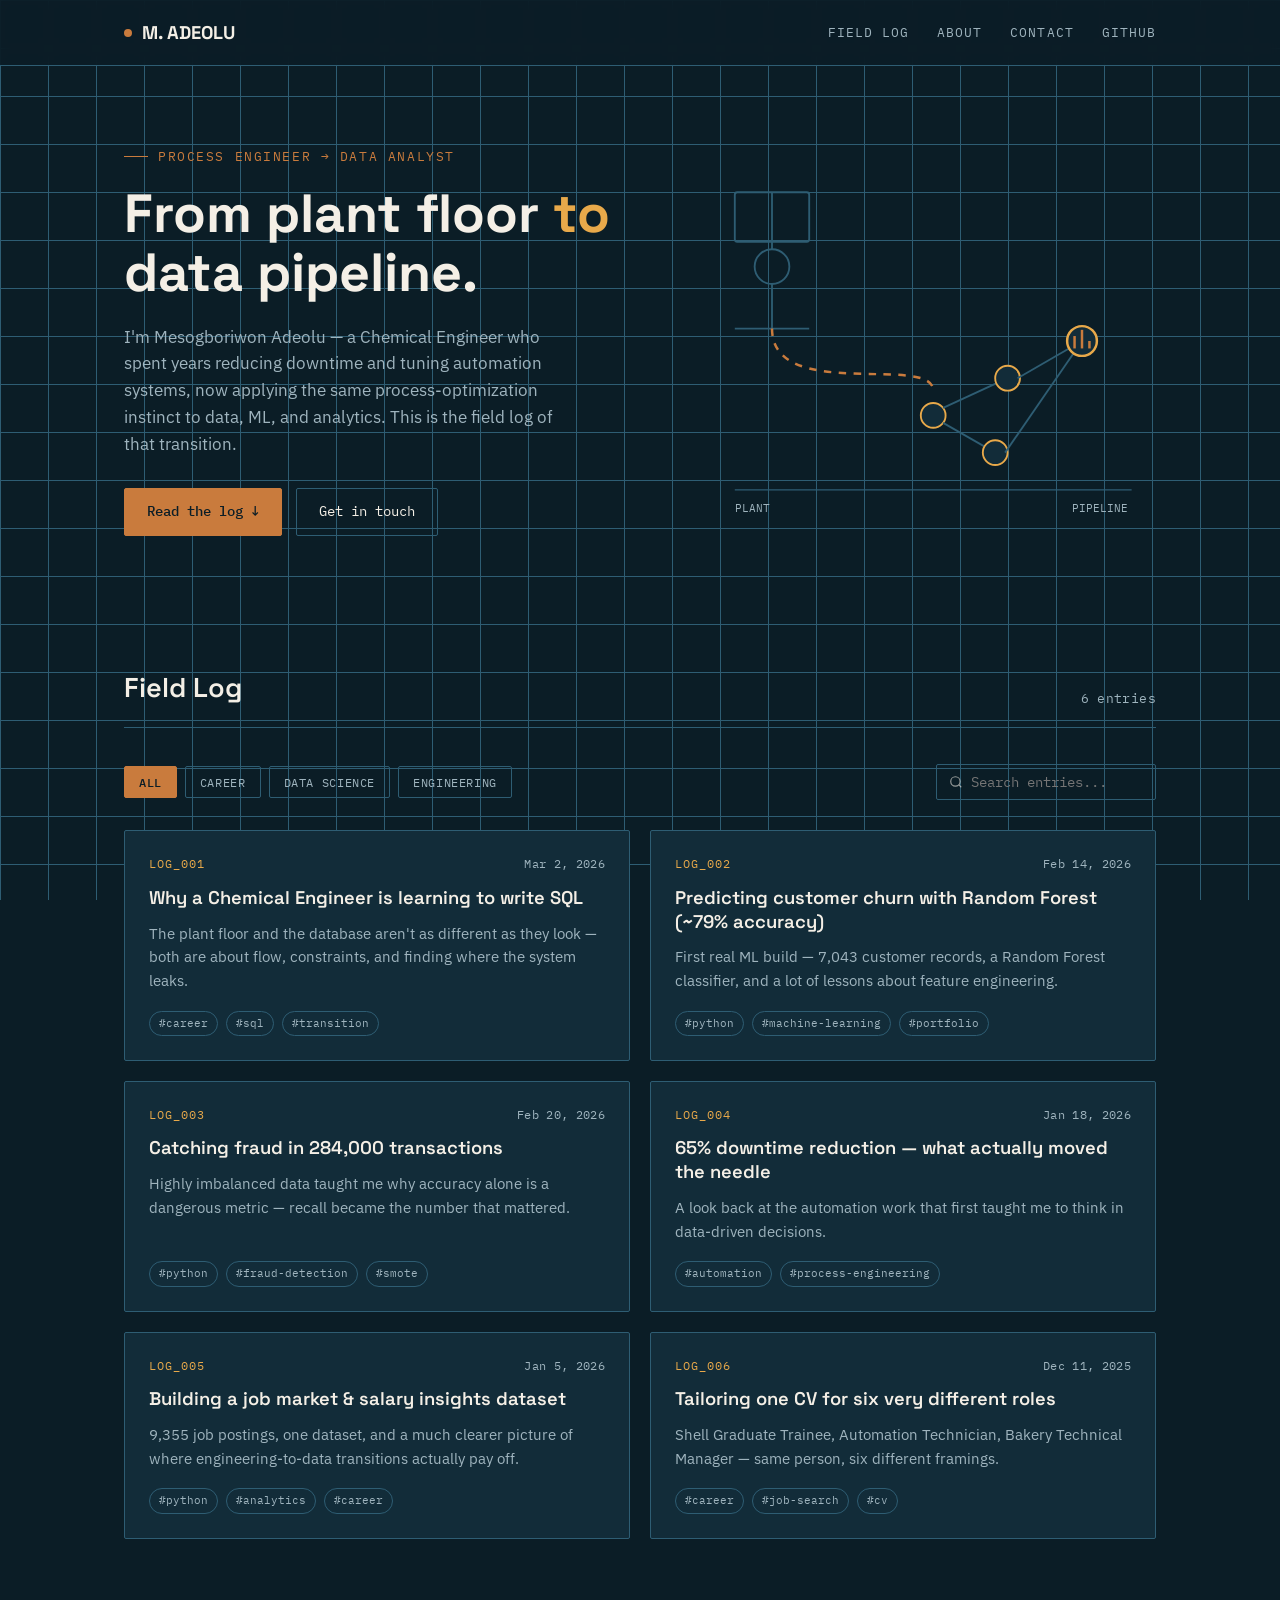
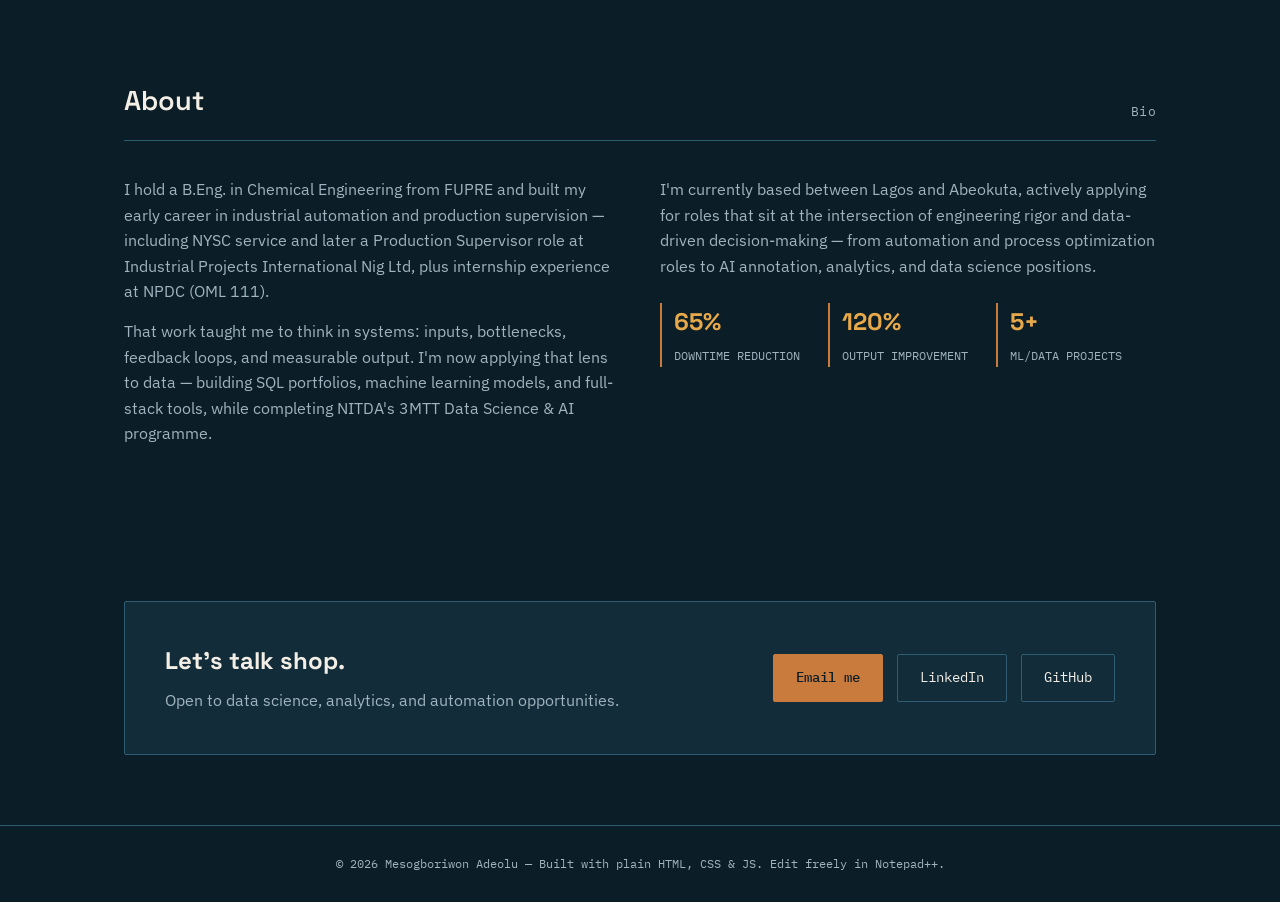
==== portfolio-blog.html @ 58f25f1c "Initial commit:portfolio blog" ====
<!DOCTYPE html>
<html lang="en">
<head>
<meta charset="UTF-8">
<meta name="viewport" content="width=device-width, initial-scale=1.0">
<title>Mesogboriwon Adeolu — Field Notes</title>
<link rel="preconnect" href="https://fonts.googleapis.com">
<link href="https://fonts.googleapis.com/css2?family=Space+Grotesk:wght@400;500;600;700&family=IBM+Plex+Sans:wght@400;500;600&family=IBM+Plex+Mono:wght@400;500&display=swap" rel="stylesheet">
<style>
  :root{
    --ink:#0B1D26;
    --panel:#122C39;
    --grid-line:#2E5D73;
    --paper:#F4EFE6;
    --copper:#C97B3D;
    --amber:#E8A94A;
    --text-dim:#9FB4BE;
    --text-bright:#F4EFE6;
    --radius:2px;
	
  }

  *{margin:0;padding:0;box-sizing:border-box;}

  html{scroll-behavior:smooth;}
  @media (prefers-reduced-motion: reduce){
    html{scroll-behavior:auto;}
    *{animation-duration:0.01ms !important; transition-duration:0.01ms !important;}
  }

  body{
    background-color:var(--ink);
    background-image:
      linear-gradient(var(--grid-line) 1px, transparent 1px),
      linear-gradient(90deg, var(--grid-line) 1px, transparent 1px);
    background-size:48px 48px;
    background-attachment:fixed;
    color:var(--text-bright);
    font-family:'IBM Plex Sans', sans-serif;
    line-height:1.6;
  }

  a{color:inherit;text-decoration:none;}

  ::selection{background:var(--copper);color:var(--ink);}

  :focus-visible{
    outline:2px solid var(--amber);
    outline-offset:3px;
  }

  .wrap{max-width:1080px;margin:0 auto;padding:0 24px;}

  .mono{font-family:'IBM Plex Mono', monospace;letter-spacing:0.03em;}

  /* ===== NAV ===== */
  header{
    position:sticky;top:0;z-index:50;
    background:rgba(11,29,38,0.92);
    backdrop-filter:blur(6px);
    border-bottom:1px solid var(--grid-line);
  }
  nav{
    display:flex;align-items:center;justify-content:space-between;
    padding:18px 24px;max-width:1080px;margin:0 auto;
  }
  .brand{
    font-family:'Space Grotesk',sans-serif;
    font-weight:700;font-size:1.15rem;
    display:flex;align-items:center;gap:10px;
  }
  .brand .dot{width:8px;height:8px;background:var(--copper);border-radius:50%;display:inline-block;}
  .nav-links{display:flex;gap:28px;font-size:0.92rem;}
  .nav-links a{
    color:var(--text-dim);
    font-family:'IBM Plex Mono',monospace;
    font-size:0.82rem;
    text-transform:uppercase;
    letter-spacing:0.08em;
    transition:color 0.2s;
    position:relative;
  }
  .nav-links a:hover{color:var(--amber);}
  .nav-toggle{display:none;background:none;border:1px solid var(--grid-line);color:var(--text-bright);padding:6px 10px;border-radius:var(--radius);cursor:pointer;}

  @media (max-width:720px){
    .nav-links{
      position:absolute;top:100%;left:0;right:0;
      flex-direction:column;background:var(--ink);
      border-bottom:1px solid var(--grid-line);
      padding:16px 24px;gap:16px;
      display:none;
    }
    .nav-links.open{display:flex;}
    .nav-toggle{display:block;}
  }

  /* ===== HERO ===== */
  .hero{
    padding:80px 24px 60px;
    max-width:1080px;margin:0 auto;
    display:grid;grid-template-columns:1.1fr 0.9fr;gap:40px;align-items:center;
  }
  @media (max-width:860px){.hero{grid-template-columns:1fr;padding-top:50px;}}

  .eyebrow{
    font-family:'IBM Plex Mono',monospace;
    color:var(--copper);font-size:0.82rem;
    letter-spacing:0.12em;text-transform:uppercase;
    margin-bottom:18px;
    display:flex;align-items:center;gap:10px;
  }
  .eyebrow::before{content:'';width:24px;height:1px;background:var(--copper);}

  h1{
    font-family:'Space Grotesk',sans-serif;
    font-weight:700;
    font-size:clamp(2.1rem, 4.2vw, 3.4rem);
    line-height:1.08;
    margin-bottom:22px;
  }
  h1 span{color:var(--amber);}

  .hero p{color:var(--text-dim);font-size:1.05rem;max-width:46ch;margin-bottom:30px;}

  .btn-row{display:flex;gap:14px;flex-wrap:wrap;}
  .btn{
    font-family:'IBM Plex Mono',monospace;
    font-size:0.85rem;
    padding:12px 22px;
    border-radius:var(--radius);
    border:1px solid var(--copper);
    cursor:pointer;
    transition:all 0.2s;
    display:inline-flex;align-items:center;gap:8px;
  }
  .btn-solid{background:var(--copper);color:var(--ink);font-weight:500;}
  .btn-solid:hover{background:var(--amber);border-color:var(--amber);}
  .btn-outline{color:var(--text-bright);border-color:var(--grid-line);}
  .btn-outline:hover{border-color:var(--amber);color:var(--amber);}

  /* schematic svg */
  .schematic{width:100%;height:auto;}
  .schematic line, .schematic path, .schematic circle, .schematic rect{
    stroke:var(--grid-line);
  }
  .schematic .live{stroke:var(--copper);}
  .schematic .node{fill:var(--panel);stroke:var(--amber);}
  .schematic .pulse{
    stroke-dasharray:6 6;
    animation:dash 3.5s linear infinite;
  }
  @keyframes dash{to{stroke-dashoffset:-120;}}

  /* ===== SECTION LABELS ===== */
  .section{padding:70px 24px;max-width:1080px;margin:0 auto;}
  .section-head{
    display:flex;justify-content:space-between;align-items:flex-end;
    margin-bottom:36px;flex-wrap:wrap;gap:16px;
    border-bottom:1px solid var(--grid-line);
    padding-bottom:18px;
  }
  .section-head h2{
    font-family:'Space Grotesk',sans-serif;font-size:1.7rem;font-weight:600;
  }
  .section-head .tag{color:var(--text-dim);font-family:'IBM Plex Mono',monospace;font-size:0.8rem;}

  /* ===== FILTER / SEARCH ===== */
  .controls{
    display:flex;justify-content:space-between;align-items:center;
    gap:16px;margin-bottom:30px;flex-wrap:wrap;
  }
  .filters{display:flex;gap:8px;flex-wrap:wrap;}
  .filter-btn{
    font-family:'IBM Plex Mono',monospace;font-size:0.78rem;
    padding:7px 14px;border-radius:var(--radius);
    border:1px solid var(--grid-line);background:transparent;color:var(--text-dim);
    cursor:pointer;transition:all 0.2s;text-transform:uppercase;letter-spacing:0.05em;
  }
  .filter-btn:hover{color:var(--text-bright);border-color:var(--text-dim);}
  .filter-btn.active{background:var(--copper);color:var(--ink);border-color:var(--copper);font-weight:500;}

  .search-box{
    display:flex;align-items:center;gap:8px;
    border:1px solid var(--grid-line);border-radius:var(--radius);
    padding:8px 12px;min-width:220px;
  }
  .search-box input{
    background:none;border:none;color:var(--text-bright);
    font-family:'IBM Plex Mono',monospace;font-size:0.85rem;width:100%;
  }
  .search-box input:focus{outline:none;}
  .search-box svg{flex-shrink:0;opacity:0.6;}

  /* ===== BLOG GRID ===== */
  .grid{display:grid;grid-template-columns:repeat(2,1fr);gap:20px;}
  @media (max-width:720px){.grid{grid-template-columns:1fr;}}

  .card{
    background:var(--panel);
    border:1px solid var(--grid-line);
    border-radius:var(--radius);
    padding:24px;
    cursor:pointer;
    transition:border-color 0.2s, transform 0.2s;
    display:flex;flex-direction:column;gap:12px;
  }
  .card:hover{border-color:var(--copper);transform:translateY(-2px);}

  .card-top{display:flex;justify-content:space-between;align-items:center;}
  .log-id{
    font-family:'IBM Plex Mono',monospace;font-size:0.72rem;
    color:var(--amber);letter-spacing:0.08em;
  }
  .card-date{font-family:'IBM Plex Mono',monospace;font-size:0.72rem;color:var(--text-dim);}

  .card h3{font-family:'Space Grotesk',sans-serif;font-size:1.15rem;font-weight:600;line-height:1.3;}
  .card p{color:var(--text-dim);font-size:0.92rem;}

  .card-tags{display:flex;gap:8px;flex-wrap:wrap;margin-top:auto;padding-top:6px;}
  .pill{
    font-family:'IBM Plex Mono',monospace;font-size:0.68rem;
    padding:3px 9px;border:1px solid var(--grid-line);border-radius:20px;color:var(--text-dim);
  }

  .empty-state{
    grid-column:1/-1;text-align:center;padding:60px 20px;color:var(--text-dim);
    font-family:'IBM Plex Mono',monospace;font-size:0.9rem;
  }

  /* ===== MODAL ===== */
  .modal-overlay{
    position:fixed;inset:0;background:rgba(11,29,38,0.85);
    display:none;align-items:flex-start;justify-content:center;
    padding:60px 20px;z-index:100;overflow-y:auto;
  }
  .modal-overlay.open{display:flex;}
  .modal{
    background:var(--panel);border:1px solid var(--copper);border-radius:var(--radius);
    max-width:680px;width:100%;padding:36px;position:relative;
  }
  .modal-close{
    position:absolute;top:20px;right:20px;
    background:none;border:1px solid var(--grid-line);color:var(--text-bright);
    width:32px;height:32px;border-radius:var(--radius);cursor:pointer;font-size:1rem;
  }
  .modal-close:hover{border-color:var(--amber);color:var(--amber);}
  .modal .log-id{display:block;margin-bottom:10px;}
  .modal h2{font-family:'Space Grotesk',sans-serif;font-size:1.6rem;margin-bottom:14px;line-height:1.2;}
  .modal .card-tags{margin-bottom:18px;}
  .modal-body{color:var(--text-dim);font-size:0.98rem;}
  .modal-body p{margin-bottom:14px;}

  /* ===== ABOUT ===== */
  .about-grid{display:grid;grid-template-columns:1fr 1fr;gap:40px;}
  @media (max-width:720px){.about-grid{grid-template-columns:1fr;}}
  .about-grid p{color:var(--text-dim);margin-bottom:14px;}
  .stat-row{display:flex;gap:28px;margin-top:24px;flex-wrap:wrap;}
  .stat{border-left:2px solid var(--copper);padding-left:12px;}
  .stat b{display:block;font-family:'Space Grotesk',sans-serif;font-size:1.5rem;color:var(--amber);}
  .stat span{font-family:'IBM Plex Mono',monospace;font-size:0.72rem;color:var(--text-dim);text-transform:uppercase;}

  /* ===== CONTACT ===== */
  .contact-box{
    background:var(--panel);border:1px solid var(--grid-line);border-radius:var(--radius);
    padding:40px;display:flex;justify-content:space-between;align-items:center;gap:24px;flex-wrap:wrap;
  }
  .contact-box h2{font-family:'Space Grotesk',sans-serif;font-size:1.5rem;margin-bottom:8px;}
  .contact-box p{color:var(--text-dim);}
  .contact-links{display:flex;gap:14px;flex-wrap:wrap;}

  footer{
    border-top:1px solid var(--grid-line);
    padding:28px 24px;text-align:center;
    color:var(--text-dim);font-family:'IBM Plex Mono',monospace;font-size:0.78rem;
  }
</style>
</head>
<body>

<header>
  <nav>
    <div class="brand"><span class="dot"></span>M. ADEOLU</div>
    <button class="nav-toggle" id="navToggle" aria-label="Toggle menu">☰</button>
    <div class="nav-links" id="navLinks">
      <a href="#log">Field Log</a>
      <a href="#about">About</a>
      <a href="#contact">Contact</a>
      <a href="https://github.com/adeolumesogboriwon1-ux" target="_blank" rel="noopener">GitHub</a>
    </div>
  </nav>
</header>

<section class="hero">
  <div>
    <div class="eyebrow">Process Engineer → Data Analyst</div>
    <h1>From plant floor <span>to</span> data pipeline.</h1>
    <p>I'm Mesogboriwon Adeolu — a Chemical Engineer who spent years reducing downtime and tuning automation systems, now applying the same process-optimization instinct to data, ML, and analytics. This is the field log of that transition.</p>
    <div class="btn-row">
      <a href="#log" class="btn btn-solid">Read the log ↓</a>
      <a href="#contact" class="btn btn-outline">Get in touch</a>
    </div>
  </div>
  <svg class="schematic" viewBox="0 0 360 300" xmlns="http://www.w3.org/2000/svg">
    <!-- process side -->
    <rect x="20" y="30" width="60" height="40" fill="none" stroke-width="1.5" rx="2"/>
    <circle cx="50" cy="90" r="14" fill="none" stroke-width="1.5"/>
    <line x1="50" y1="70" x2="50" y2="76" stroke-width="1.5"/>
    <line x1="20" y1="140" x2="80" y2="140" stroke-width="1.5"/>
    <line x1="50" y1="104" x2="50" y2="140" stroke-width="1.5"/>
    <line x1="50" y1="70" x2="50" y2="30" stroke-width="1.5"/>
    <!-- connecting pipe, animated -->
    <path class="live pulse" d="M50 140 C 50 200, 180 160, 180 190" fill="none" stroke-width="2"/>
    <!-- data side -->
    <circle class="node" cx="180" cy="210" r="10" stroke-width="1.5"/>
    <line x1="188" y1="216" x2="230" y2="240" stroke-width="1.5"/>
    <line x1="188" y1="204" x2="240" y2="180" stroke-width="1.5"/>
    <circle class="node" cx="240" cy="180" r="10" stroke-width="1.5"/>
    <circle class="node" cx="230" cy="240" r="10" stroke-width="1.5"/>
    <line x1="248" y1="180" x2="300" y2="150" stroke-width="1.5"/>
    <line x1="238" y1="240" x2="300" y2="150" stroke-width="1.5"/>
    <circle class="node live" cx="300" cy="150" r="12" stroke-width="2"/>
    <!-- bar chart glyph inside final node -->
    <line x1="294" y1="156" x2="294" y2="146" class="live" stroke-width="2"/>
    <line x1="300" y1="156" x2="300" y2="141" class="live" stroke-width="2"/>
    <line x1="306" y1="156" x2="306" y2="150" class="live" stroke-width="2"/>
    <!-- grid corner ticks -->
    <line x1="20" y1="270" x2="340" y2="270" stroke-width="1"/>
    <text x="20" y="288" font-family="IBM Plex Mono, monospace" font-size="9" fill="#9FB4BE">PLANT</text>
    <text x="292" y="288" font-family="IBM Plex Mono, monospace" font-size="9" fill="#9FB4BE">PIPELINE</text>
  </svg>
</section>

<section class="section" id="log">
  <div class="section-head">
    <h2>Field Log</h2>
    <div class="tag mono" id="resultCount">6 entries</div>
  </div>

  <div class="controls">
    <div class="filters" id="filters"></div>
    <div class="search-box">
      <svg width="14" height="14" viewBox="0 0 24 24" fill="none" stroke="currentColor" stroke-width="2"><circle cx="11" cy="11" r="8"/><line x1="21" y1="21" x2="16.65" y2="16.65"/></svg>
      <input type="text" id="searchInput" placeholder="Search entries...">
    </div>
  </div>

  <div class="grid" id="postGrid"></div>
</section>

<section class="section" id="about">
  <div class="section-head"><h2>About</h2><div class="tag mono">Bio</div></div>
  <div class="about-grid">
    <div>
      <p>I hold a B.Eng. in Chemical Engineering from FUPRE and built my early career in industrial automation and production supervision — including NYSC service and later a Production Supervisor role at Industrial Projects International Nig Ltd, plus internship experience at NPDC (OML 111).</p>
      <p>That work taught me to think in systems: inputs, bottlenecks, feedback loops, and measurable output. I'm now applying that lens to data — building SQL portfolios, machine learning models, and full-stack tools, while completing NITDA's 3MTT Data Science & AI programme.</p>
    </div>
    <div>
      <p>I'm currently based between Lagos and Abeokuta, actively applying for roles that sit at the intersection of engineering rigor and data-driven decision-making — from automation and process optimization roles to AI annotation, analytics, and data science positions.</p>
      <div class="stat-row">
        <div class="stat"><b>65%</b><span>Downtime Reduction</span></div>
        <div class="stat"><b>120%</b><span>Output Improvement</span></div>
        <div class="stat"><b>5+</b><span>ML/Data Projects</span></div>
      </div>
    </div>
  </div>
</section>

<section class="section" id="contact">
  <div class="contact-box">
    <div>
      <h2>Let's talk shop.</h2>
      <p>Open to data science, analytics, and automation opportunities.</p>
    </div>
    <div class="contact-links">
      <a class="btn btn-solid" href="mailto:you@example.com">Email me</a>
      <a class="btn btn-outline" href="https://linkedin.com/in/adeolu-mesogboriwon" target="_blank" rel="noopener">LinkedIn</a>
      <a class="btn btn-outline" href="https://github.com/adeolumesogboriwon1-ux" target="_blank" rel="noopener">GitHub</a>
    </div>
  </div>
</section>

<footer>
  © <span id="year"></span> Mesogboriwon Adeolu — Built with plain HTML, CSS &amp; JS. Edit freely in Notepad++.
</footer>

<div class="modal-overlay" id="modalOverlay">
  <div class="modal" role="dialog" aria-modal="true">
    <button class="modal-close" id="modalClose" aria-label="Close">✕</button>
    <span class="log-id mono" id="modalLogId"></span>
    <h2 id="modalTitle"></h2>
    <div class="card-tags" id="modalTags"></div>
    <div class="modal-body" id="modalBody"></div>
  </div>
</div>

<script>
/* ============================================================
   EDIT YOUR POSTS HERE. Each post needs: id, title, date,
   category, excerpt, body (array of paragraphs), tags.
   Add as many as you like — the grid updates automatically.
   ============================================================ */
const posts = [
  {
    id: "LOG_001",
    title: "Why a Chemical Engineer is learning to write SQL",
    date: "2026-03-02",
    category: "Career",
    excerpt: "The plant floor and the database aren't as different as they look — both are about flow, constraints, and finding where the system leaks.",
    tags: ["career", "sql", "transition"],
    body: [
      "For years my job was to keep a process running within spec: watch the variables, catch the drift before it becomes downtime, fix the bottleneck. Learning MySQL felt strangely familiar — a table is just a stream, a JOIN is just a manifold, and a slow query is a clogged line.",
      "I set up MySQL Workbench as my working environment and started with a Sales Performance Analytics project, treating it the same way I'd approach a process audit: understand the inputs, map the flow, find where value gets lost."
    ]
  },
  {
    id: "LOG_002",
    title: "Predicting customer churn with Random Forest (~79% accuracy)",
    date: "2026-02-14",
    category: "Data Science",
    excerpt: "First real ML build — 7,043 customer records, a Random Forest classifier, and a lot of lessons about feature engineering.",
    tags: ["python", "machine-learning", "portfolio"],
    body: [
      "This project used a telecom dataset of 7,043 customers to predict who was likely to churn. I ran it in Anaconda, cleaned and encoded the categorical features, and trained a Random Forest classifier that landed around 79% accuracy.",
      "The bigger lesson wasn't the model — it was realizing how much of the work is upstream: cleaning data, deciding what a 'feature' even means, and being honest about what the model can and can't tell you."
    ]
  },
  {
    id: "LOG_003",
    title: "Catching fraud in 284,000 transactions",
    date: "2026-02-20",
    category: "Data Science",
    excerpt: "Highly imbalanced data taught me why accuracy alone is a dangerous metric — recall became the number that mattered.",
    tags: ["python", "fraud-detection", "smote"],
    body: [
      "Credit card fraud detection is a classic imbalanced classification problem — fraud is rare, so a model can be 99% 'accurate' while missing almost every real case. I used SMOTE to rebalance the training data and a Random Forest model tuned for recall, reaching about 86% recall across roughly 284,000 transactions.",
      "It reframed how I think about metrics: the right number depends entirely on what a false negative actually costs."
    ]
  },
  {
    id: "LOG_004",
    title: "65% downtime reduction — what actually moved the needle",
    date: "2026-01-18",
    category: "Engineering",
    excerpt: "A look back at the automation work that first taught me to think in data-driven decisions.",
    tags: ["automation", "process-engineering"],
    body: [
      "Before data science, my biggest win was cutting downtime by 65% and improving output by 120% through targeted automation upgrades. The real driver wasn't a single fix — it was building a feedback loop: measure, isolate the constraint, adjust, remeasure.",
      "Looking back, that project was already 'data science' in spirit. I just didn't have the vocabulary — or the tools — for it yet."
    ]
  },
  {
    id: "LOG_005",
    title: "Building a job market & salary insights dataset",
    date: "2026-01-05",
    category: "Data Science",
    excerpt: "9,355 job postings, one dataset, and a much clearer picture of where engineering-to-data transitions actually pay off.",
    tags: ["python", "analytics", "career"],
    body: [
      "I analyzed roughly 9,355 job postings to understand salary patterns across data and engineering roles. Beyond the technical exercise, it doubled as career research — helping me see which skills show up most often in the roles I'm targeting.",
      "It's the kind of project that pays for itself twice: once as a portfolio piece, once as market intelligence."
    ]
  },
  {
    id: "LOG_006",
    title: "Tailoring one CV for six very different roles",
    date: "2025-12-11",
    category: "Career",
    excerpt: "Shell Graduate Trainee, Automation Technician, Bakery Technical Manager — same person, six different framings.",
    tags: ["career", "job-search", "cv"],
    body: [
      "One of the more underrated data-adjacent skills I've built recently is pattern-matching my own experience against very different job descriptions — Shell's CAR framework, Mondelēz's digitalization focus, Rite Foods' bakery operations — and rewriting the same core achievements to fit each.",
      "It's a good reminder that a portfolio isn't one fixed document. It's a dataset you query differently depending on who's asking."
    ]
  }
];

/* ============================================================
   RENDER LOGIC — you shouldn't need to touch anything below
   ============================================================ */
const grid = document.getElementById('postGrid');
const filtersEl = document.getElementById('filters');
const searchInput = document.getElementById('searchInput');
const resultCount = document.getElementById('resultCount');

const categories = ["All", ...new Set(posts.map(p => p.category))];
let activeFilter = "All";
let searchTerm = "";

function renderFilters(){
  filtersEl.innerHTML = categories.map(c =>
    `<button class="filter-btn ${c === activeFilter ? 'active' : ''}" data-cat="${c}">${c}</button>`
  ).join('');
  filtersEl.querySelectorAll('.filter-btn').forEach(btn => {
    btn.addEventListener('click', () => {
      activeFilter = btn.dataset.cat;
      renderFilters();
      renderGrid();
    });
  });
}

function formatDate(d){
  const date = new Date(d);
  return date.toLocaleDateString('en-US', { month: 'short', day: 'numeric', year: 'numeric' });
}

function renderGrid(){
  const term = searchTerm.trim().toLowerCase();
  const filtered = posts.filter(p => {
    const matchesCat = activeFilter === "All" || p.category === activeFilter;
    const matchesSearch = !term ||
      p.title.toLowerCase().includes(term) ||
      p.excerpt.toLowerCase().includes(term) ||
      p.tags.some(t => t.includes(term));
    return matchesCat && matchesSearch;
  });

  resultCount.textContent = `${filtered.length} ${filtered.length === 1 ? 'entry' : 'entries'}`;

  if(filtered.length === 0){
    grid.innerHTML = `<div class="empty-state">No entries match that search. Try a different term or filter.</div>`;
    return;
  }

  grid.innerHTML = filtered.map(p => `
    <article class="card" data-id="${p.id}" tabindex="0" role="button" aria-label="Open entry: ${p.title}">
      <div class="card-top">
        <span class="log-id mono">${p.id}</span>
        <span class="card-date mono">${formatDate(p.date)}</span>
      </div>
      <h3>${p.title}</h3>
      <p>${p.excerpt}</p>
      <div class="card-tags">${p.tags.map(t => `<span class="pill">#${t}</span>`).join('')}</div>
    </article>
  `).join('');

  grid.querySelectorAll('.card').forEach(card => {
    card.addEventListener('click', () => openModal(card.dataset.id));
    card.addEventListener('keypress', (e) => { if(e.key === 'Enter') openModal(card.dataset.id); });
  });
}

/* modal */
const overlay = document.getElementById('modalOverlay');
const modalClose = document.getElementById('modalClose');

function openModal(id){
  const post = posts.find(p => p.id === id);
  if(!post) return;
  document.getElementById('modalLogId').textContent = `${post.id} — ${formatDate(post.date)}`;
  document.getElementById('modalTitle').textContent = post.title;
  document.getElementById('modalTags').innerHTML = post.tags.map(t => `<span class="pill">#${t}</span>`).join('');
  document.getElementById('modalBody').innerHTML = post.body.map(par => `<p>${par}</p>`).join('');
  overlay.classList.add('open');
  modalClose.focus();
}
function closeModal(){ overlay.classList.remove('open'); }
modalClose.addEventListener('click', closeModal);
overlay.addEventListener('click', (e) => { if(e.target === overlay) closeModal(); });
document.addEventListener('keydown', (e) => { if(e.key === 'Escape') closeModal(); });

searchInput.addEventListener('input', (e) => {
  searchTerm = e.target.value;
  renderGrid();
});

/* mobile nav */
const navToggle = document.getElementById('navToggle');
const navLinks = document.getElementById('navLinks');
navToggle.addEventListener('click', () => navLinks.classList.toggle('open'));

document.getElementById('year').textContent = new Date().getFullYear();

renderFilters();
renderGrid();
</script>

</body>
</html>
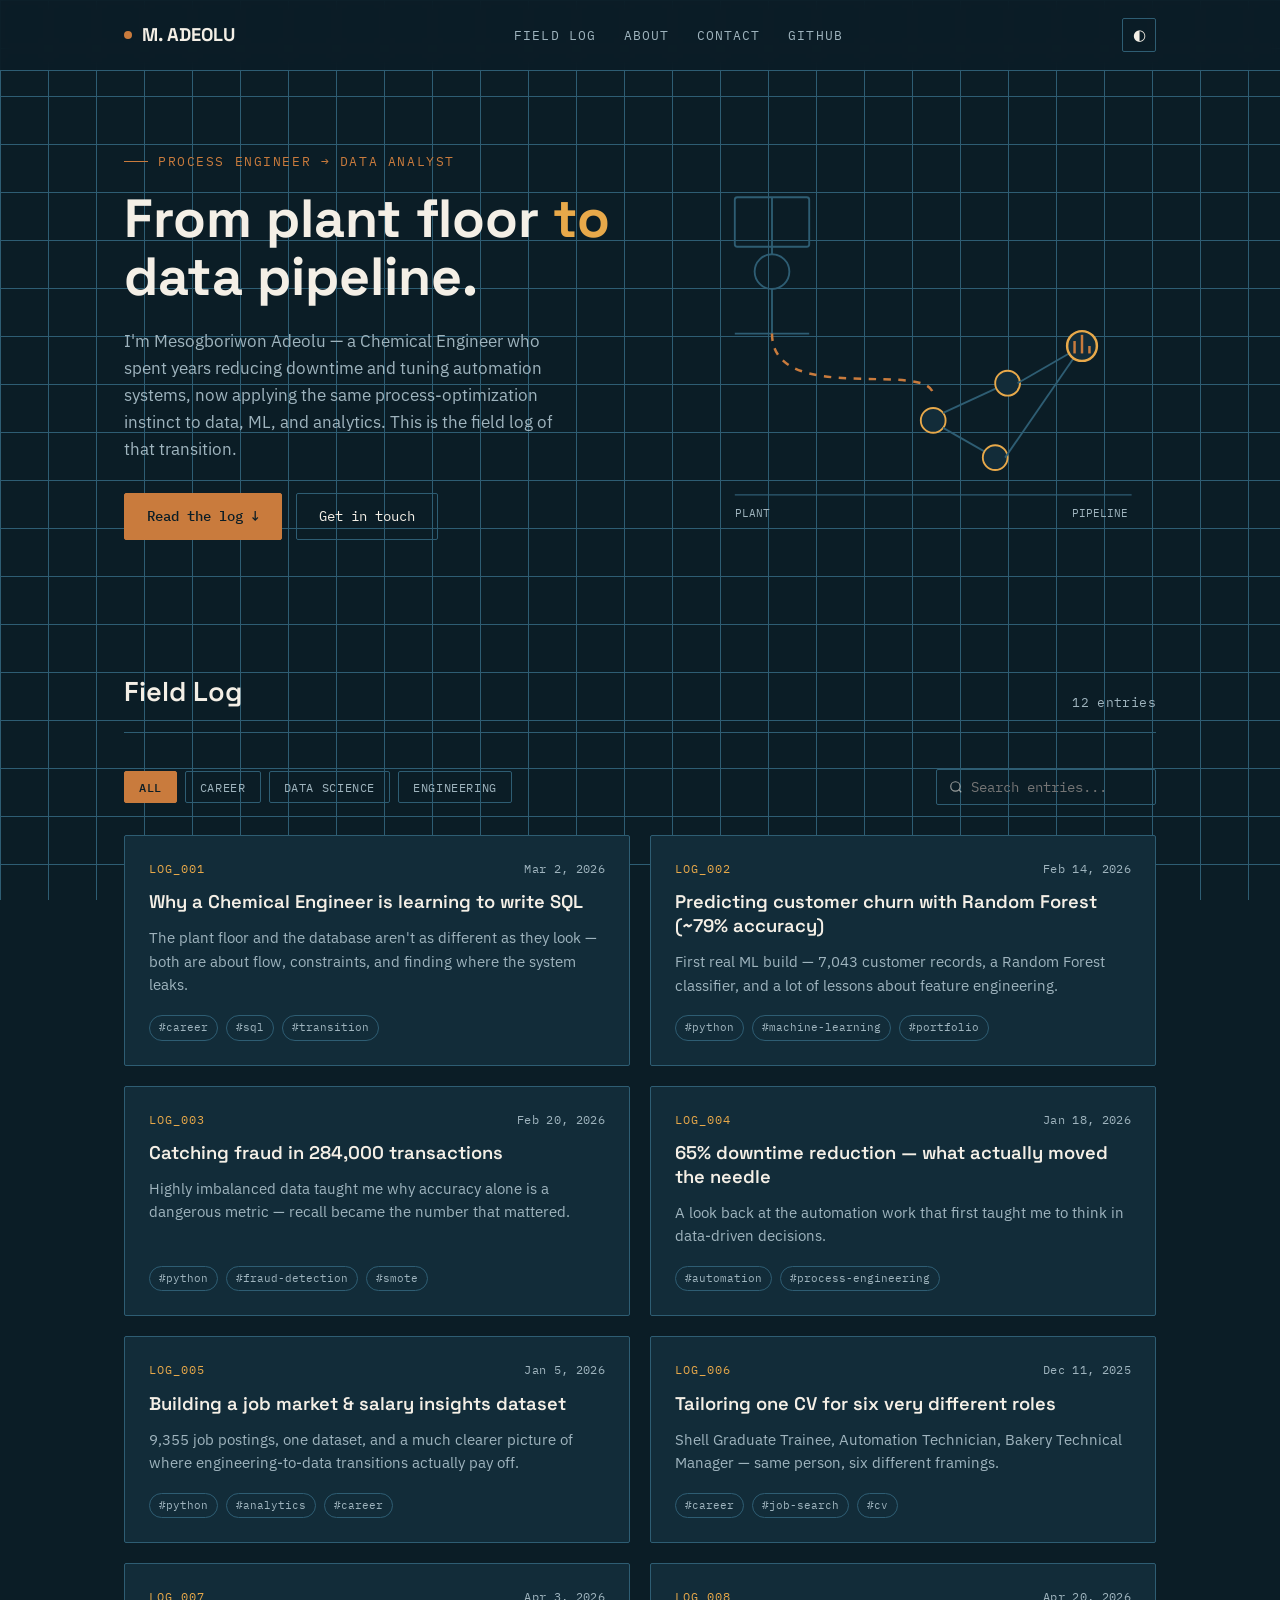
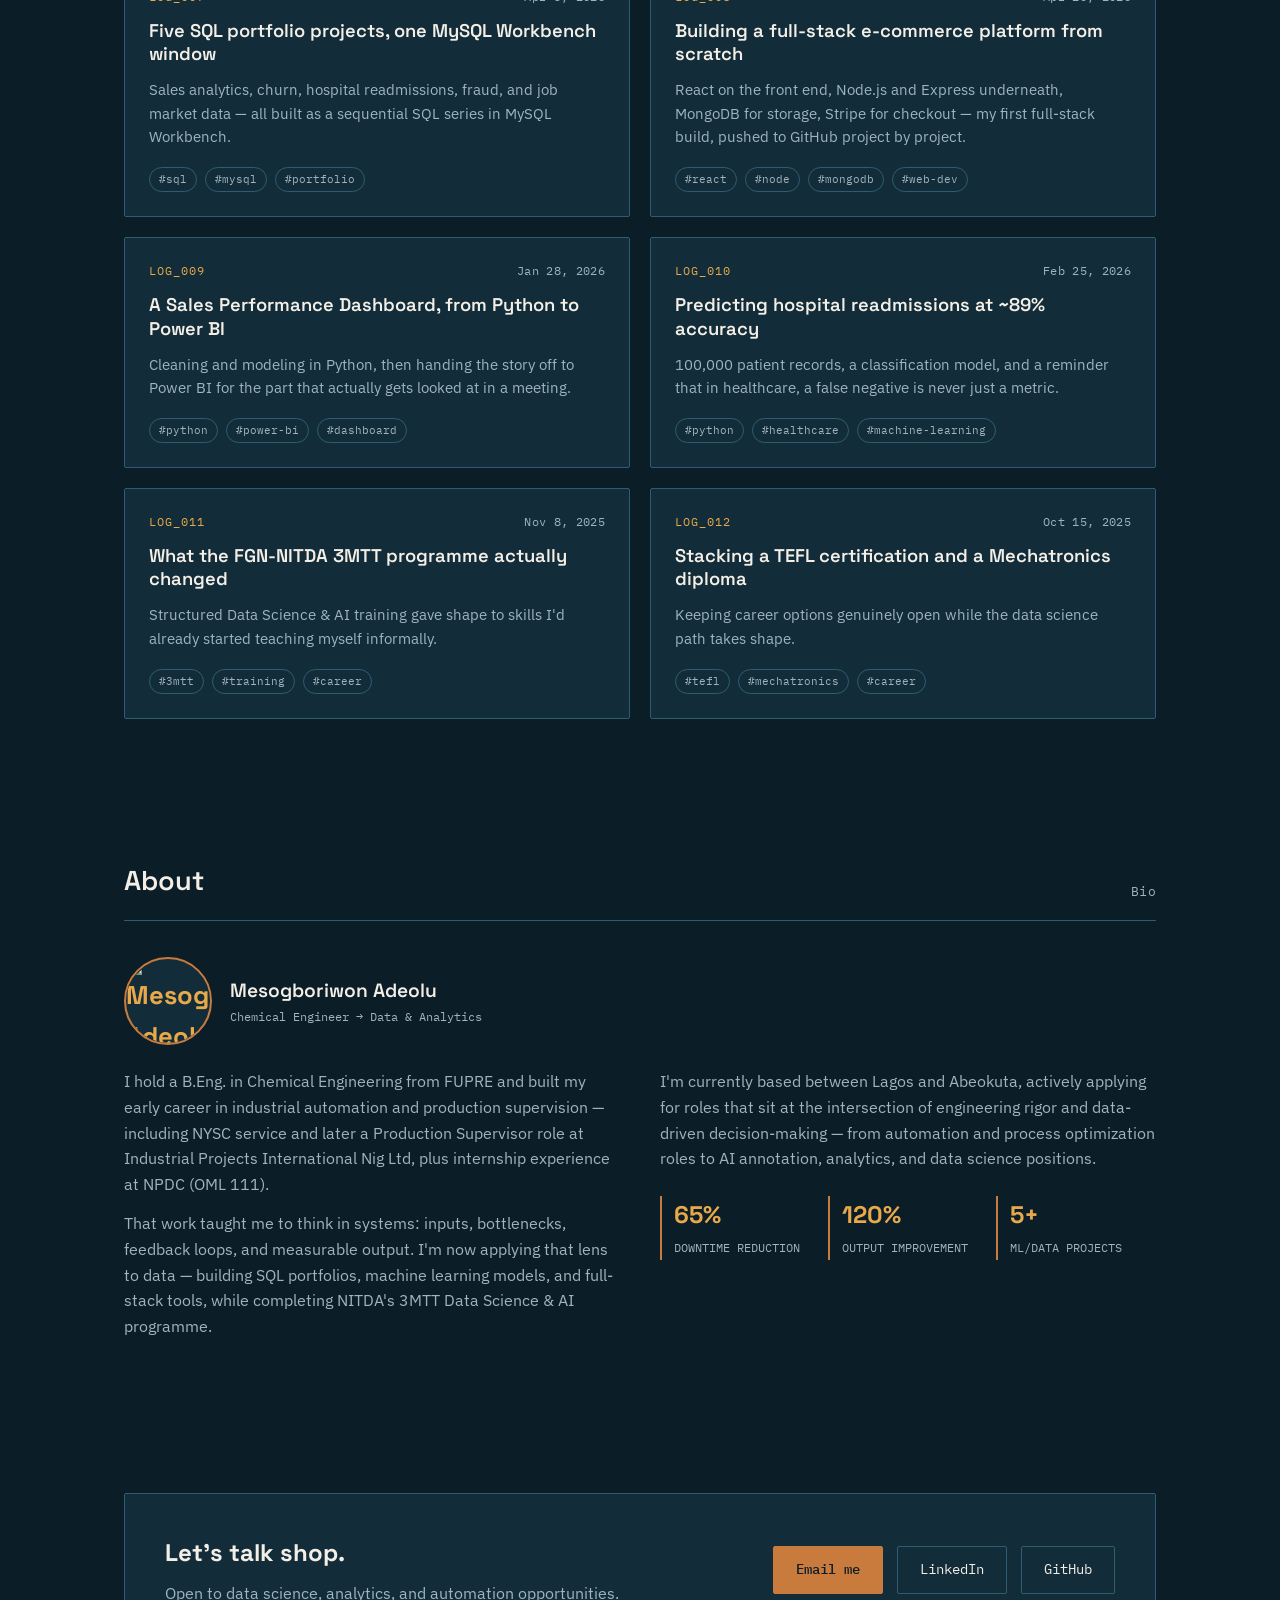
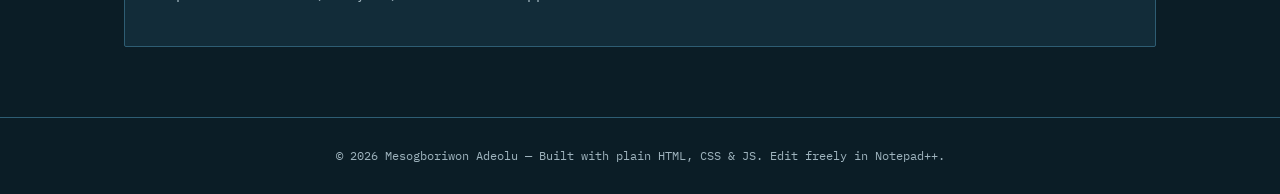
==== commit 202fbea0: "Initial commit:portfolio blog" ====
--- a/portfolio-blog.html
+++ b/portfolio-blog.html
@@ -17,8 +17,16 @@
     --text-dim:#9FB4BE;
     --text-bright:#F4EFE6;
     --radius:2px;
-	
-  }
+  }
+
+  body[data-theme="light"]{
+    --ink:#F4EFE6;
+    --panel:#FFFFFF;
+    --grid-line:#D8CFBE;
+    --text-dim:#5B6B72;
+    --text-bright:#0B1D26;
+  }
+  body[data-theme="light"] .schematic .node{fill:var(--panel);}
 
   *{margin:0;padding:0;box-sizing:border-box;}
 
@@ -38,7 +46,31 @@
     color:var(--text-bright);
     font-family:'IBM Plex Sans', sans-serif;
     line-height:1.6;
-  }
+    transition:background-color 0.25s, color 0.25s;
+  }
+
+  .theme-toggle{
+    background:none;border:1px solid var(--grid-line);color:var(--text-bright);
+    width:34px;height:34px;border-radius:var(--radius);cursor:pointer;
+    display:flex;align-items:center;justify-content:center;font-size:0.95rem;
+    transition:border-color 0.2s, color 0.2s;
+  }
+  .theme-toggle:hover{border-color:var(--amber);color:var(--amber);}
+
+  .avatar{
+    width:88px;height:88px;border-radius:50%;
+    background:var(--panel);border:2px solid var(--copper);
+    display:flex;align-items:center;justify-content:center;
+    font-family:'Space Grotesk',sans-serif;font-weight:700;font-size:1.6rem;
+    color:var(--amber);flex-shrink:0;
+    overflow:hidden;
+  }
+  .avatar img{
+    width:100%;height:100%;object-fit:cover;border-radius:50%;
+  }
+  .about-header{display:flex;align-items:center;gap:18px;margin-bottom:24px;}
+  .about-header .name{font-family:'Space Grotesk',sans-serif;font-size:1.2rem;font-weight:600;}
+  .about-header .role{font-family:'IBM Plex Mono',monospace;font-size:0.78rem;color:var(--text-dim);}
 
   a{color:inherit;text-decoration:none;}
 
@@ -288,6 +320,7 @@
       <a href="#contact">Contact</a>
       <a href="https://github.com/adeolumesogboriwon1-ux" target="_blank" rel="noopener">GitHub</a>
     </div>
+    <button class="theme-toggle" id="themeToggle" aria-label="Toggle light and dark theme">◐</button>
   </nav>
 </header>
 
@@ -334,7 +367,7 @@
 <section class="section" id="log">
   <div class="section-head">
     <h2>Field Log</h2>
-    <div class="tag mono" id="resultCount">6 entries</div>
+    <div class="tag mono" id="resultCount">12 entries</div>
   </div>
 
   <div class="controls">
@@ -350,6 +383,13 @@
 
 <section class="section" id="about">
   <div class="section-head"><h2>About</h2><div class="tag mono">Bio</div></div>
+  <div class="about-header">
+    <div class="avatar"><img src="images/adeolu-pics.jpg" alt="Mesogboriwon Adeolu"></div>
+    <div>
+      <div class="name">Mesogboriwon Adeolu</div>
+      <div class="role">Chemical Engineer → Data &amp; Analytics</div>
+    </div>
+  </div>
   <div class="about-grid">
     <div>
       <p>I hold a B.Eng. in Chemical Engineering from FUPRE and built my early career in industrial automation and production supervision — including NYSC service and later a Production Supervisor role at Industrial Projects International Nig Ltd, plus internship experience at NPDC (OML 111).</p>
@@ -373,7 +413,7 @@
       <p>Open to data science, analytics, and automation opportunities.</p>
     </div>
     <div class="contact-links">
-      <a class="btn btn-solid" href="mailto:you@example.com">Email me</a>
+      <a class="btn btn-solid" href="mailto:Adeolumesogboriwon20@gmail.com">Email me</a>
       <a class="btn btn-outline" href="https://linkedin.com/in/adeolu-mesogboriwon" target="_blank" rel="noopener">LinkedIn</a>
       <a class="btn btn-outline" href="https://github.com/adeolumesogboriwon1-ux" target="_blank" rel="noopener">GitHub</a>
     </div>
@@ -471,6 +511,80 @@
     body: [
       "One of the more underrated data-adjacent skills I've built recently is pattern-matching my own experience against very different job descriptions — Shell's CAR framework, Mondelēz's digitalization focus, Rite Foods' bakery operations — and rewriting the same core achievements to fit each.",
       "It's a good reminder that a portfolio isn't one fixed document. It's a dataset you query differently depending on who's asking."
+    ]
+  },
+  {
+    id: "LOG_007",
+    title: "Five SQL portfolio projects, one MySQL Workbench window",
+    date: "2026-04-03",
+    category: "Data Science",
+    excerpt: "Sales analytics, churn, hospital readmissions, fraud, and job market data — all built as a sequential SQL series in MySQL Workbench.",
+    tags: ["sql", "mysql", "portfolio"],
+    body: [
+      "I set out to build five SQL projects back to back, all in MySQL Workbench, to force consistency in syntax and style: Sales Performance Analytics, Customer Churn and Retention, Hospital Patient Readmission, Fraud Detection, and Job Market & Salary Insights.",
+      "Working through them sequentially meant each one got a little sharper — better use of CTEs and window functions, cleaner joins, and queries written with MySQL's own syntax (CAST, DATE_FORMAT, LOAD DATA INFILE) rather than dialects I'd half-remembered from documentation examples.",
+      "The throughline across all five is the same one from my engineering days: define the question precisely before you touch the data, or you'll optimize the wrong thing."
+    ]
+  },
+  {
+    id: "LOG_008",
+    title: "Building a full-stack e-commerce platform from scratch",
+    date: "2026-04-20",
+    category: "Data Science",
+    excerpt: "React on the front end, Node.js and Express underneath, MongoDB for storage, Stripe for checkout — my first full-stack build, pushed to GitHub project by project.",
+    tags: ["react", "node", "mongodb", "web-dev"],
+    body: [
+      "After a run of data-analysis projects, I wanted a build where I owned the whole stack — so I started an e-commerce platform: React for the interface, Node.js and Express for the API layer, MongoDB for product and order data, and Stripe wired in for real checkout flows.",
+      "I'm pushing it to GitHub project by project rather than as one final drop, partly for the commit history and partly because it forces me to ship working slices instead of an all-or-nothing build.",
+      "It's the closest thing to plant commissioning I've done outside a plant — get the core system running end to end first, then instrument and improve each stage."
+    ]
+  },
+  {
+    id: "LOG_009",
+    title: "A Sales Performance Dashboard, from Python to Power BI",
+    date: "2026-01-28",
+    category: "Data Science",
+    excerpt: "Cleaning and modeling in Python, then handing the story off to Power BI for the part that actually gets looked at in a meeting.",
+    tags: ["python", "power-bi", "dashboard"],
+    body: [
+      "This project split cleanly into two halves: Python for the heavy lifting — cleaning, aggregating, and shaping the sales data — and Power BI for the layer people actually interact with, where the numbers become a story someone can act on in five minutes.",
+      "It reinforced something I hadn't fully appreciated coming from engineering: the analysis is only half the job. The other half is presenting it so a non-technical stakeholder can make a decision without needing to understand the pipeline behind it."
+    ]
+  },
+  {
+    id: "LOG_010",
+    title: "Predicting hospital readmissions at ~89% accuracy",
+    date: "2026-02-25",
+    category: "Data Science",
+    excerpt: "100,000 patient records, a classification model, and a reminder that in healthcare, a false negative is never just a metric.",
+    tags: ["python", "healthcare", "machine-learning"],
+    body: [
+      "This model predicts whether a patient is likely to be readmitted, trained on around 100,000 records and landing near 89% accuracy after feature selection and tuning.",
+      "Healthcare data raises the stakes on something I already cared about from process work: understanding what a miss actually costs. A missed readmission risk isn't a rounding error — it's a real patient outcome — so I spent as much time on evaluation and error analysis as I did on the model itself."
+    ]
+  },
+  {
+    id: "LOG_011",
+    title: "What the FGN-NITDA 3MTT programme actually changed",
+    date: "2025-11-08",
+    category: "Career",
+    excerpt: "Structured Data Science & AI training gave shape to skills I'd already started teaching myself informally.",
+    tags: ["3mtt", "training", "career"],
+    body: [
+      "Before enrolling in the FGN-NITDA 3MTT Data Science & AI programme, I was learning in a fairly scattered way — a tutorial here, a dataset there. The structure of a formal programme forced a more disciplined path through the fundamentals: statistics, data cleaning, model evaluation, and the workflow discipline that separates a real project from a notebook that only runs on my machine.",
+      "It also gave me a peer group going through the same transition, which turned out to matter as much as the curriculum — engineering was a fairly solitary shift until then."
+    ]
+  },
+  {
+    id: "LOG_012",
+    title: "Stacking a TEFL certification and a Mechatronics diploma",
+    date: "2025-10-15",
+    category: "Career",
+    excerpt: "Keeping career options genuinely open while the data science path takes shape.",
+    tags: ["tefl", "mechatronics", "career"],
+    body: [
+      "Alongside the data and engineering work, I'm completing a TEFL certification and a Mechatronics diploma, both expected in 2026. Neither is a hedge against the data science path — they're deliberate breadth: TEFL keeps remote teaching and tutoring open as an income stream, and Mechatronics deepens the automation side of my engineering background.",
+      "I've learned not to apologize for a varied CV. In a market this competitive, optionality is a strategy, not a lack of focus."
     ]
   }
 ];
@@ -570,6 +684,22 @@
 const navLinks = document.getElementById('navLinks');
 navToggle.addEventListener('click', () => navLinks.classList.toggle('open'));
 
+/* theme toggle */
+const themeToggle = document.getElementById('themeToggle');
+const body = document.body;
+function applyTheme(theme){
+  body.setAttribute('data-theme', theme);
+  themeToggle.textContent = theme === 'light' ? '◑' : '◐';
+}
+let savedTheme = 'dark';
+try{ savedTheme = localStorage.getItem('portfolio-theme') || 'dark'; }catch(e){}
+applyTheme(savedTheme);
+themeToggle.addEventListener('click', () => {
+  const next = body.getAttribute('data-theme') === 'light' ? 'dark' : 'light';
+  applyTheme(next);
+  try{ localStorage.setItem('portfolio-theme', next); }catch(e){}
+});
+
 document.getElementById('year').textContent = new Date().getFullYear();
 
 renderFilters();
